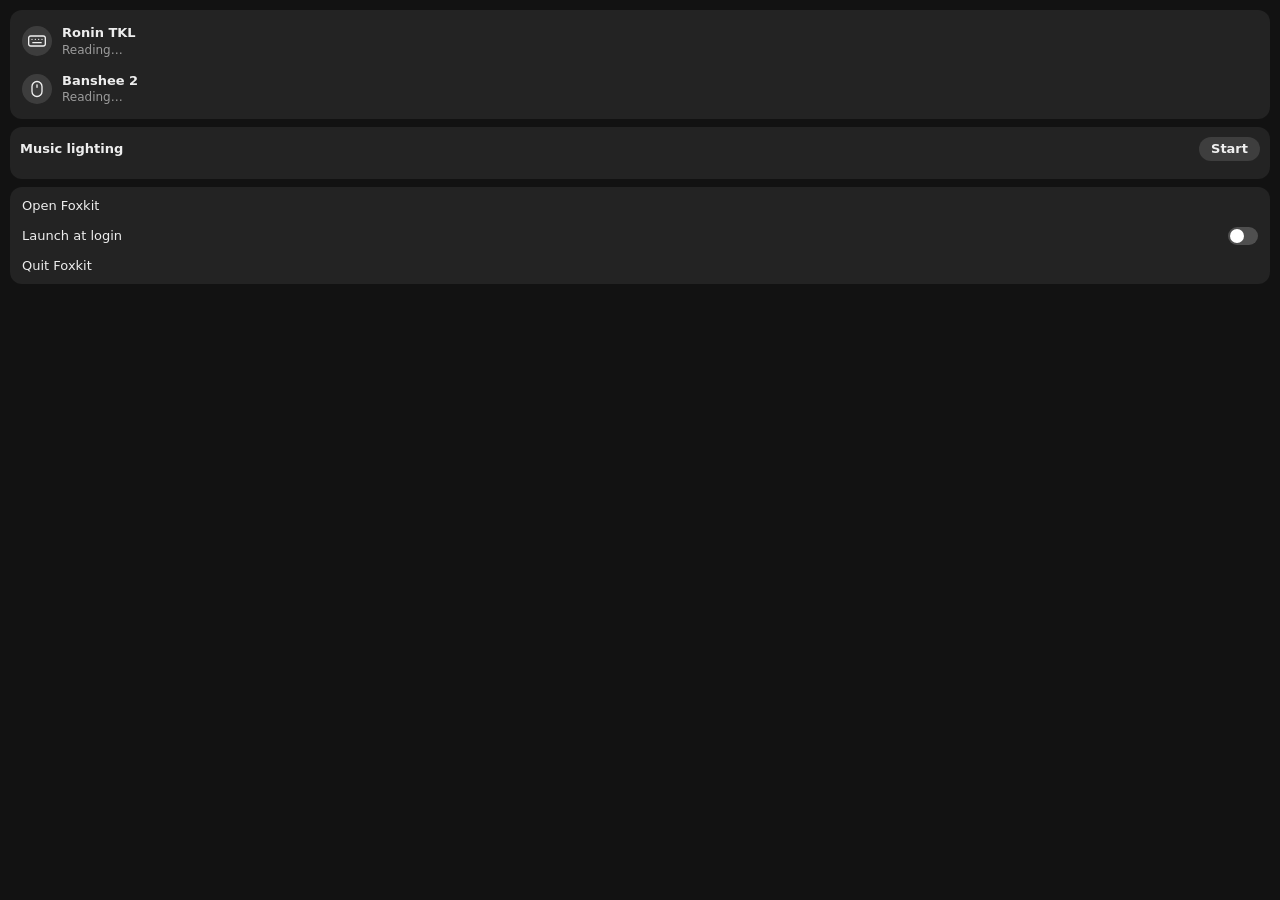
==== app/ui/panel.html @ 99d4e557 "Add the menu bar panel, background running and launch at login - Menu bar icon with a dark, transluc" ====
<!doctype html>
<html lang="en">
  <head>
    <meta charset="utf-8" />
    <meta name="viewport" content="width=device-width, initial-scale=1" />
    <title>Foxkit</title>
    <link rel="stylesheet" href="panel.css" />
    <script src="panel.js" defer></script>
  </head>
  <body>
    <main id="panel">
      <section class="tile" aria-label="Devices">
        <div class="device" id="keyboard">
          <svg class="device-icon" viewBox="0 0 24 24" aria-hidden="true">
            <rect x="2" y="6" width="20" height="12" rx="2.5" />
            <path d="M6 10h.01M10 10h.01M14 10h.01M18 10h.01M7 14h10" />
          </svg>
          <div class="device-text">
            <span class="device-name">Ronin TKL</span>
            <span class="device-state">Reading…</span>
          </div>
          <div class="battery" hidden></div>
        </div>
        <div class="device" id="mouse">
          <svg class="device-icon" viewBox="0 0 24 24" aria-hidden="true">
            <rect x="6" y="3" width="12" height="18" rx="6" />
            <path d="M12 7v3" />
          </svg>
          <div class="device-text">
            <span class="device-name">Banshee 2</span>
            <span class="device-state">Reading…</span>
          </div>
          <div class="battery" hidden></div>
        </div>
      </section>

      <section class="tile" aria-labelledby="music-title">
        <div class="tile-head">
          <h2 id="music-title">Music lighting</h2>
          <button type="button" id="toggle" class="pill">Start</button>
        </div>
        <div class="chips" id="styles" role="group" aria-label="Style"></div>
        <div id="look" hidden>
          <div class="row-label">Brightness</div>
          <div class="segments" id="brightness" role="group" aria-label="Brightness"></div>
          <div class="row-label">Colour</div>
          <div class="swatches" id="colours" role="group" aria-label="Colour"></div>
          <p class="note">These apply to the music lighting only.</p>
        </div>
        <p class="message" id="message" role="status" hidden></p>
      </section>

      <footer class="tile footer">
        <button type="button" class="row-button" id="open">Open Foxkit</button>
        <label class="row-button switch-row">
          <span>Launch at login</span>
          <input type="checkbox" id="login" role="switch" />
        </label>
        <button type="button" class="row-button" id="quit">Quit Foxkit</button>
      </footer>
    </main>
  </body>
</html>
---- app/ui/panel.css ----
/* The window behind this is a dark, translucent macOS material, so the page itself has no
   background and every surface is a light tint over it. */
:root {
  color-scheme: dark;
  --text: rgba(255, 255, 255, 0.92);
  --muted: rgba(255, 255, 255, 0.55);
  --tile: rgba(255, 255, 255, 0.07);
  --control: rgba(255, 255, 255, 0.12);
  --control-hover: rgba(255, 255, 255, 0.2);
  --selected: #f07a2b;
  --selected-text: #1c0c05;
  --low: #ff6b5e;
  --charging: #52d36a;
  --problem: #ff8a8d;
}

* {
  box-sizing: border-box;
}

html,
body {
  margin: 0;
  background: transparent;
  overflow: hidden;
  -webkit-user-select: none;
  user-select: none;
  cursor: default;
}

body {
  color: var(--text);
  font: 13px/1.35 -apple-system, BlinkMacSystemFont, system-ui, sans-serif;
}

#panel {
  display: flex;
  flex-direction: column;
  gap: 8px;
  padding: 10px;
}

.tile {
  background: var(--tile);
  border-radius: 12px;
  padding: 10px;
}

h2 {
  margin: 0;
  font-size: 13px;
  font-weight: 600;
}

button,
input {
  font: inherit;
  color: inherit;
}

button {
  border: 0;
  cursor: default;
}

/* Selection changes at once, as in macOS's own controls, and selected buttons keep their
   colour under the mouse. */

button:focus-visible,
input:focus-visible {
  outline: 2px solid var(--selected);
  outline-offset: 2px;
}

[hidden] {
  display: none !important;
}

/* Devices */
.device {
  display: flex;
  align-items: center;
  gap: 10px;
  padding: 4px 2px;
}

.device + .device {
  margin-top: 6px;
}

.device-icon {
  flex: none;
  width: 30px;
  height: 30px;
  padding: 5px;
  border-radius: 50%;
  background: var(--control);
  fill: none;
  stroke: var(--text);
  stroke-width: 1.6;
  stroke-linecap: round;
}

.device.absent .device-icon {
  opacity: 0.45;
}

.device-text {
  display: flex;
  flex-direction: column;
  min-width: 0;
  flex: 1;
}

.device-name {
  font-weight: 600;
}

.device-state {
  color: var(--muted);
  font-size: 12px;
  overflow: hidden;
  text-overflow: ellipsis;
  white-space: nowrap;
}

.device-state.problem {
  color: var(--problem);
}

.battery {
  display: flex;
  align-items: center;
  gap: 6px;
  font-size: 12px;
  font-variant-numeric: tabular-nums;
  color: var(--muted);
}

.battery-shape {
  position: relative;
  width: 24px;
  height: 12px;
  border: 1.5px solid var(--muted);
  border-radius: 3.5px;
  padding: 1px;
}

.battery-shape::after {
  content: "";
  position: absolute;
  right: -4px;
  top: 3px;
  width: 2px;
  height: 4px;
  border-radius: 0 1px 1px 0;
  background: var(--muted);
}

.battery-level {
  height: 100%;
  border-radius: 1.5px;
  background: var(--text);
}

.battery.low .battery-level {
  background: var(--low);
}

.battery.charging .battery-level {
  background: var(--charging);
}

.bolt {
  width: 9px;
  height: 12px;
  fill: var(--charging);
}

/* Music lighting */
.tile-head {
  display: flex;
  align-items: center;
  justify-content: space-between;
  margin-bottom: 8px;
}

.pill {
  padding: 3px 12px;
  border-radius: 999px;
  background: var(--control);
  font-weight: 600;
}

.pill:hover:not(:disabled):not(.on) {
  background: var(--control-hover);
}

.pill.on {
  background: var(--selected);
  color: var(--selected-text);
}

.chips {
  position: relative;
  display: flex;
  flex-wrap: wrap;
  gap: 5px;
}

.chip {
  position: relative;
  z-index: 1;
  padding: 4px 9px;
  border-radius: 999px;
  background: var(--control);
  font-size: 12px;
  font-weight: 500;
  transition: color 0.2s ease;
}

.chip:hover:not(:disabled):not([aria-pressed="true"]) {
  background: var(--control-hover);
}

.chip[aria-pressed="true"] {
  background: transparent;
  color: var(--selected-text);
}

/* One highlight per group, behind the buttons, that slides to the selected one. */
.indicator {
  position: absolute;
  top: 0;
  left: 0;
  z-index: 0;
  border-radius: 999px;
  background: var(--selected);
  pointer-events: none;
  transition:
    transform 0.26s cubic-bezier(0.3, 0.9, 0.3, 1),
    width 0.26s cubic-bezier(0.3, 0.9, 0.3, 1),
    height 0.26s cubic-bezier(0.3, 0.9, 0.3, 1);
}

.indicator.instant {
  transition: none;
}

@media (prefers-reduced-motion: reduce) {
  .indicator {
    transition: none;
  }
}

.row-label {
  margin: 10px 0 5px;
  color: var(--muted);
  font-size: 12px;
}

.segments {
  position: relative;
  display: grid;
  grid-template-columns: repeat(5, 1fr);
  gap: 3px;
  padding: 3px;
  border-radius: 8px;
  background: var(--control);
}

.segment {
  position: relative;
  z-index: 1;
  padding: 3px 0;
  border-radius: 6px;
  background: transparent;
  font-weight: 500;
  font-variant-numeric: tabular-nums;
  transition: color 0.2s ease;
}

.segment[aria-pressed="true"] {
  color: var(--selected-text);
}

.segments .indicator {
  border-radius: 6px;
}

.swatches {
  position: relative;
  display: flex;
  gap: 8px;
}

.swatch {
  position: relative;
  z-index: 1;
  width: 22px;
  height: 22px;
  padding: 0;
  border-radius: 50%;
  box-shadow: inset 0 0 0 1px rgba(255, 255, 255, 0.25);
}

/* For colours the highlight is a ring around the circle. */
.swatches .indicator {
  border: 2px solid var(--text);
  border-radius: 50%;
  background: transparent;
}

.swatch-0 { background: #ff3b30; }
.swatch-1 { background: #34c759; }
.swatch-2 { background: #0a84ff; }
.swatch-3 { background: #ffd60a; }
.swatch-4 { background: #ff2dc4; }
.swatch-5 { background: #32d6e6; }
.swatch-6 { background: #ffffff; }
.swatch-7 { background: linear-gradient(90deg, #ff3b30, #34c759, #0a84ff, #ffd60a, #ff2dc4); }

.note,
.message {
  margin: 8px 0 0;
  color: var(--muted);
  font-size: 12px;
}

.message.problem {
  color: var(--problem);
}

button:disabled {
  opacity: 0.5;
}

/* Footer */
.footer {
  display: flex;
  flex-direction: column;
  padding: 4px;
}

.row-button {
  display: flex;
  align-items: center;
  justify-content: space-between;
  width: 100%;
  padding: 6px 8px;
  border-radius: 7px;
  background: transparent;
  text-align: left;
}

.row-button:hover {
  background: var(--control);
}

.switch-row input {
  appearance: none;
  position: relative;
  width: 30px;
  height: 18px;
  margin: 0;
  border-radius: 999px;
  background: var(--control-hover);
  transition: background 0.15s;
}

.switch-row input::before {
  content: "";
  position: absolute;
  top: 2px;
  left: 2px;
  width: 14px;
  height: 14px;
  border-radius: 50%;
  background: #ffffff;
  transition: transform 0.15s;
}

.switch-row input:checked {
  background: var(--selected);
}

.switch-row input:checked::before {
  transform: translateX(12px);
}
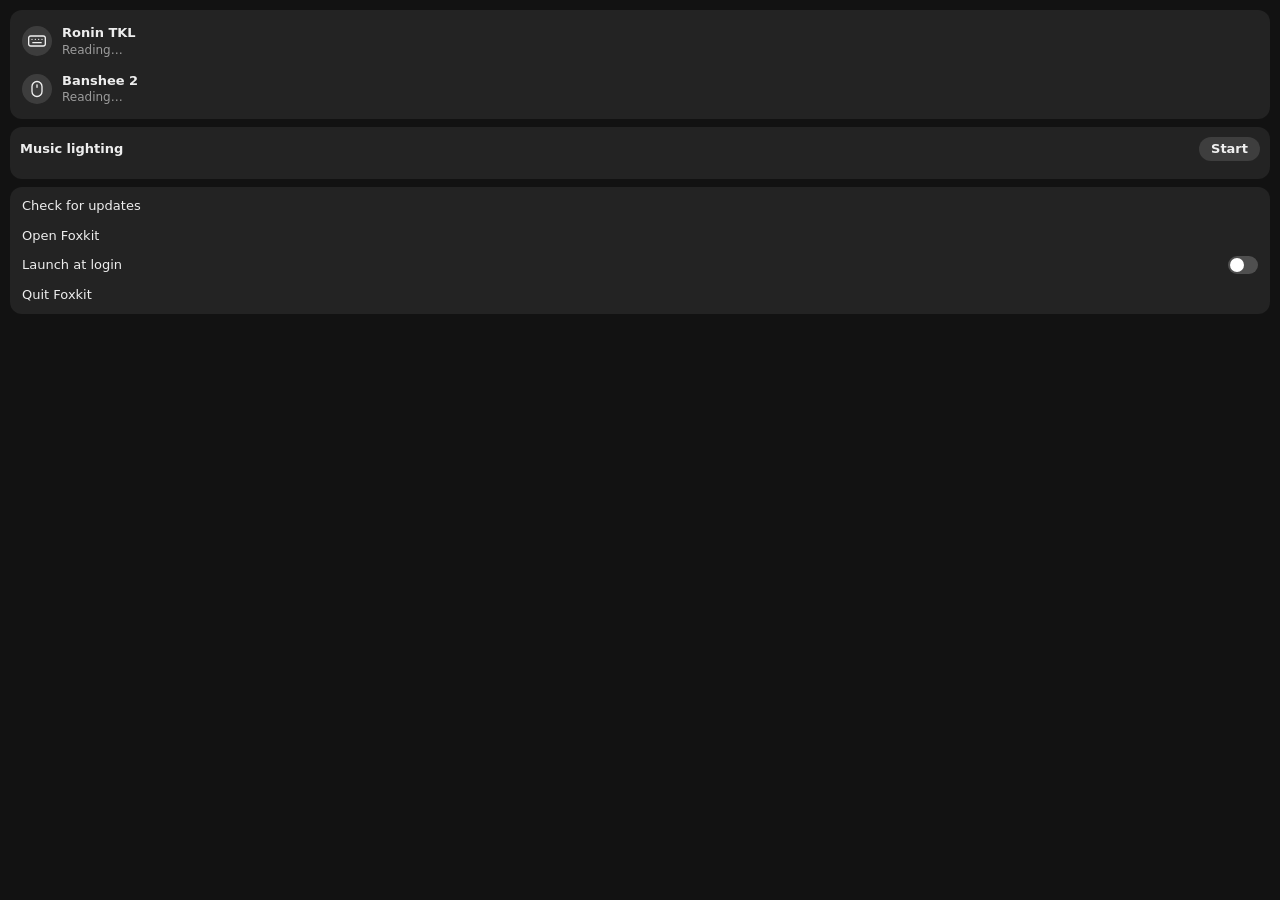
==== commit 6e2aa54c: "Show update progress and add Check for updates The Update button shows when it's connecting, how muc" ====
--- a/app/ui/panel.html
+++ b/app/ui/panel.html
@@ -51,6 +51,8 @@
       </section>
 
       <footer class="tile footer">
+        <button type="button" class="row-button update" id="update" hidden></button>
+        <button type="button" class="row-button" id="check-updates">Check for updates</button>
         <button type="button" class="row-button" id="open">Open Foxkit</button>
         <label class="row-button switch-row">
           <span>Launch at login</span>
--- a/app/ui/panel.css
+++ b/app/ui/panel.css
@@ -353,6 +353,11 @@
   text-align: left;
 }
 
+.row-button.update {
+  color: var(--selected);
+  font-weight: 600;
+}
+
 .row-button:hover {
   background: var(--control);
 }
